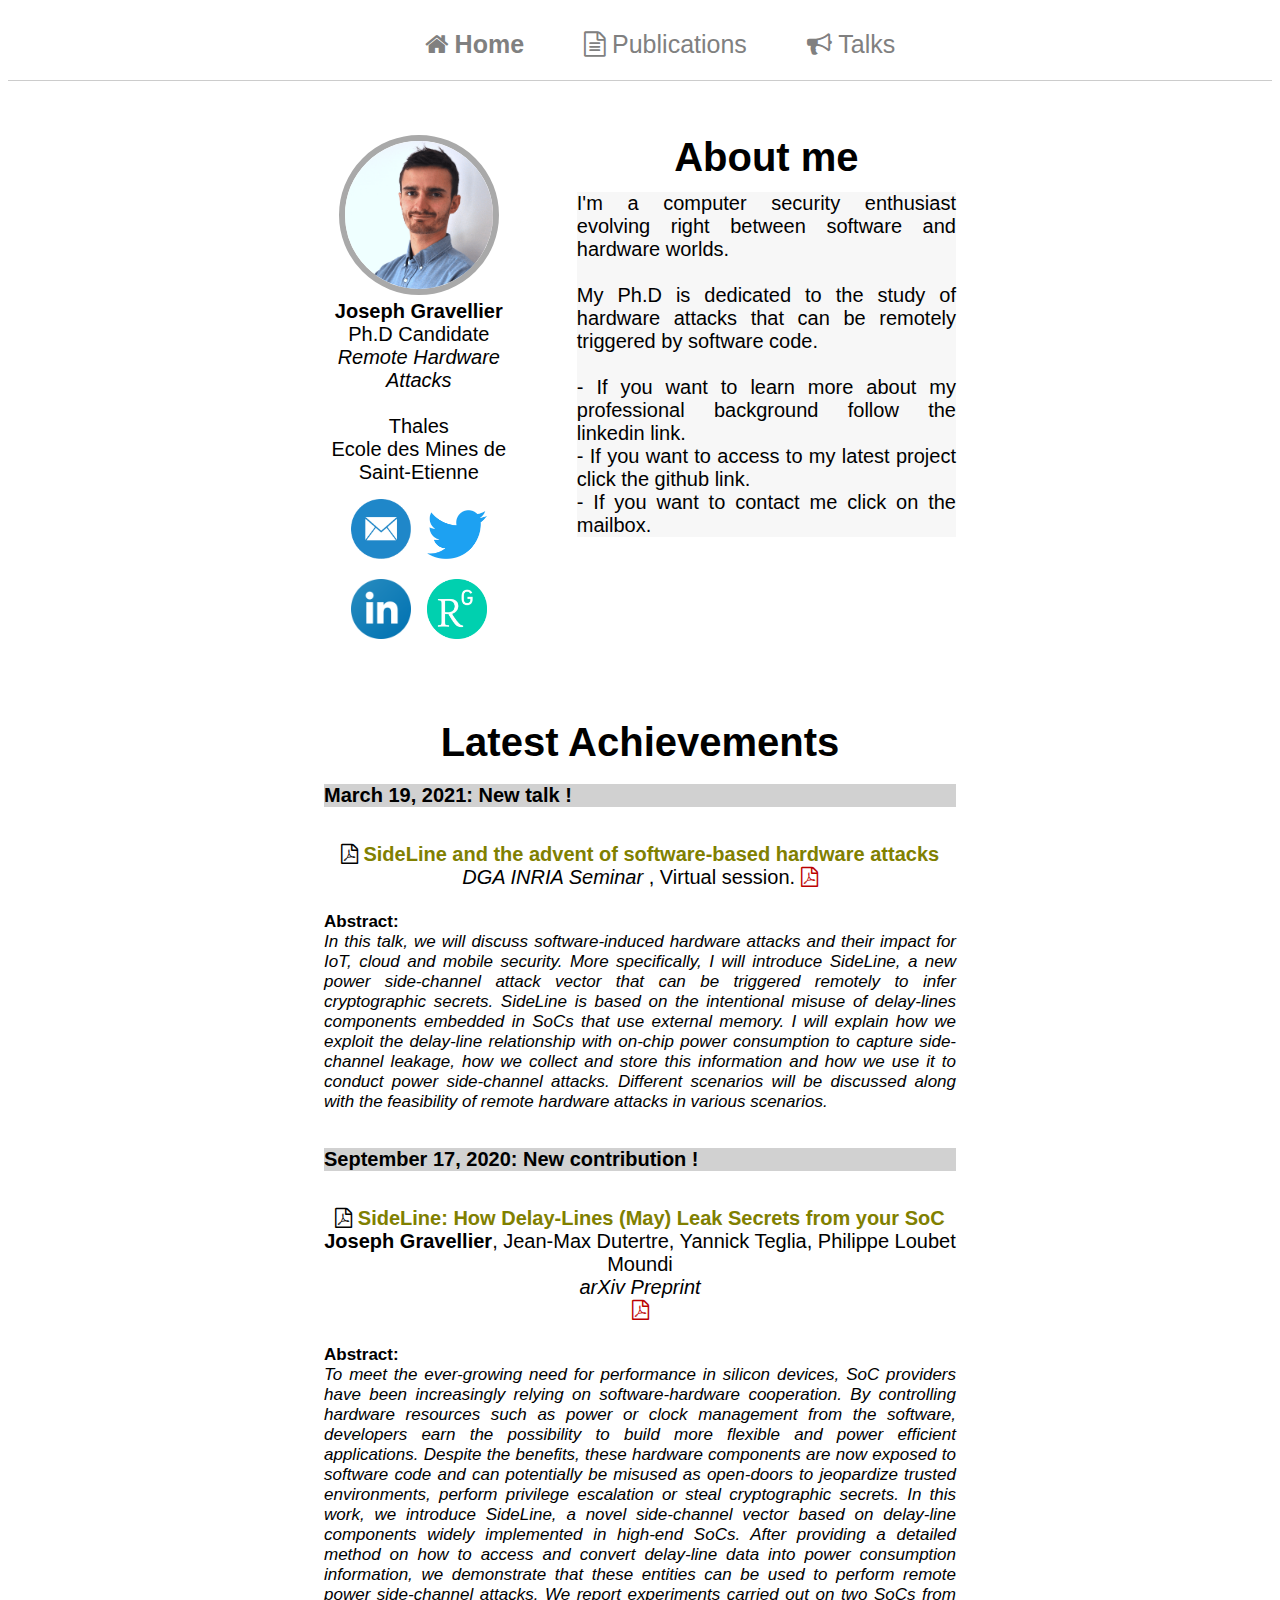
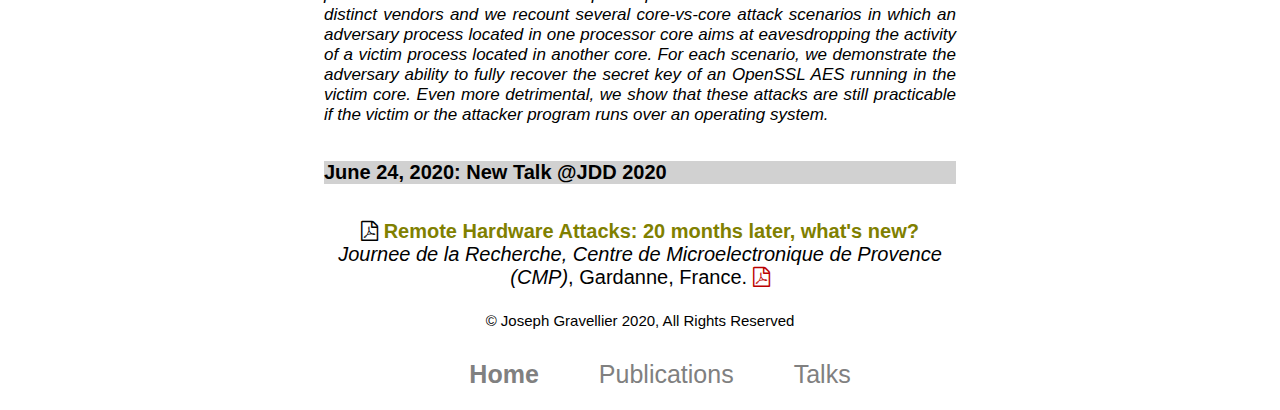
==== index.html @ 74087b5f "changed picture, added icons, added inria seminar" ====
<!DOCTYPE html>
<html>
<head>
<title> Joseph Gravellier </title>	
<meta name="viewport" content="width=device-width, initial-scale=1.0,  maximum-scale=1.00, minimum-scale=1.00">
<meta name="author" content="Joseph Gravellier">	
<link rel="stylesheet" href="style_index.css">
<link rel="stylesheet" href="https://cdnjs.cloudflare.com/ajax/libs/font-awesome/4.7.0/css/font-awesome.min.css">
</head>

<body>

<ul class="menu">
	<li style="display: inline-block;"><a href="https://josephgravellier.github.io/" class="links_menu col-menu" width=10%><b> <i class="fa fa-home" style="color: grey;" title="home"></i> Home</b></a></li>	&nbsp;	&nbsp;	&nbsp;	&nbsp;
	<li style="display: inline-block;"><a href="/publications/" class="links_menu col-menu"> <i class="fa fa-file-text-o" style="color: grey;" title="text"></i> Publications</a></li>	&nbsp;	&nbsp;	&nbsp;	&nbsp;
	<li style="display: inline-block;"><a href="/talks/" class="links_menu col-menu"> <i class="fa fa-bullhorn" style="color: grey;" title="text"></i> Talks</a></li>
</ul>

<hr/>

<div class = "photo_and_name col-photo-name">
	<img src="https://josephgravellier.github.io/pictures/me_picture.png" class="photo"> <br/>
	<b>Joseph Gravellier</b> <br/>
	Ph.D Candidate <br/>
	<i>Remote Hardware Attacks</i> <br/><br/>
	Thales<br/>
	Ecole des Mines de Saint-Etienne<br/>

	<div class="links_presentation">
		<a href="mailto:joseph.gravellier@emse.fr">
		<img src="https://josephgravellier.github.io/pictures/email_logo.png" class="col-presentation-logo logos" ></a>
		<a href="https://twitter.com/joseph_gravel" target="_blank">
		<img src="https://josephgravellier.github.io/pictures/twitter_logo.png" class="col-presentation-logo logos" ></a>
		<a href="https://fr.linkedin.com/in/josephgravellier" target="_blank">
		<img src="https://josephgravellier.github.io/pictures/linkedin_logo.png" class="col-presentation-logo logos" ></a>
		<a href="https://www.researchgate.net/profile/Joseph_Gravellier" target="_blank">
		<img src="https://josephgravellier.github.io/pictures/rg_logo.png" class="col-presentation-logo logos" ></a>
	</div>
</div>

<div class = "presentation col-presentation">

	<div class="title_presentation">
		About me<br/>
	</div>

	<div class="text_presentation">
		I'm a computer security enthusiast evolving right between software and hardware worlds. <br/><br/>
		My Ph.D is dedicated to the study of hardware attacks that can be remotely triggered by software code. <br/><br/>
		- If you want to learn more about my professional background follow the linkedin link. <br/>
		- If you want to access to my latest project click the github link. <br/>
		- If you want to contact me click on the mailbox.<br/>
	</div>	

</div>

<div class = "news col-news">

	<div class="title_presentation">
		Latest Achievements<br/>
	</div>
	
	<div class="title_news">
		<b>March 19, 2021: New talk !</b>
	</div>
	
	<br/><br/>

	<div class="list_publications">
		<i class="fa fa-file-pdf-o"><b> <a class="pub-title" href="https://arxiv.org/pdf/2009.07773.pdf">
		SideLine and the advent of software-based hardware attacks </a> </b> </i> <br/>        
		<em>DGA INRIA Seminar </em>, Virtual session. 
		<a href="https://josephgravellier.github.io/documents/INRIA_DGA_slideshow.pdf" class="nounderline"> 
		<i class="fa fa-file-pdf-o" style="color:#bb0000;" title="PDF"></i> </a> <br/> <br/> 
	</div>

	<div class="text_news">
		<b>Abstract:</b><br/>
		<i>In this talk, we will discuss software-induced hardware attacks and their impact for IoT, cloud and mobile security. More specifically, I will introduce SideLine, a new power side-channel attack vector that can be triggered remotely to infer cryptographic secrets. SideLine is based on the intentional misuse of delay-lines components embedded in SoCs that use external memory. I will explain how we exploit the delay-line relationship with on-chip power consumption to capture side-channel leakage, how we collect and store this information and how we use it to conduct power side-channel attacks. Different scenarios will be discussed along with the feasibility of remote hardware attacks in various scenarios.</i>
	</div>	

	<br/><br/>
	
	<div class="title_news">
		<b>September 17, 2020: New contribution !</b>
	</div>
	
	<br/><br/>

	<div class="list_publications">
		<i class="fa fa-file-pdf-o"><b> <a class="pub-title" href="https://arxiv.org/pdf/2009.07773.pdf">
		SideLine: How Delay-Lines (May) Leak Secrets from your SoC </a> </b> </i> <br/>        
		<b>Joseph Gravellier</b>, Jean-Max Dutertre, Yannick Teglia, Philippe Loubet Moundi<br/>
		<em>arXiv Preprint </em><br/>
		<a href="https://arxiv.org/pdf/2009.07773.pdf" class="nounderline"> 
		<i class="fa fa-file-pdf-o" style="color:#bb0000;" title="PDF"></i> </a> <br/> <br/> 
	</div>

	<div class="text_news">
		<b>Abstract:</b><br/>
		<i>To meet the ever-growing need for performance in silicon devices, SoC providers have been increasingly relying on software-hardware cooperation. By controlling hardware resources such as power or clock management from the software, developers earn the possibility to build more flexible and power efficient applications. Despite the benefits, these hardware components are now exposed to software code and can potentially be misused as open-doors to jeopardize trusted environments, perform privilege escalation or steal cryptographic secrets. In this work, we introduce SideLine, a novel side-channel vector based on delay-line components widely implemented in high-end SoCs. After providing a detailed method on how to access and convert delay-line data into power consumption information, we demonstrate that these entities can be used to perform remote power side-channel attacks. We report experiments carried out on two SoCs from distinct vendors and we recount several core-vs-core attack scenarios in which an adversary process located in one processor core aims at eavesdropping the activity of a victim process located in another core. For each scenario, we demonstrate the adversary ability to fully recover the secret key of an OpenSSL AES running in the victim core. Even more detrimental, we show that these attacks are still practicable if the victim or the attacker program runs over an operating system.</i>
	</div>	

	<br/><br/>
	
	<div class="title_news">
		<b>June 24, 2020: New Talk @JDD 2020 </b>
	</div>
	
	<br/><br/>

	<div class="list_publications">
		<i class="fa fa-file-pdf-o"><b> <a class="pub-title" href="https://josephgravellier.github.io/documents/JDD_slideshow.pdf">
		Remote Hardware Attacks: 20 months later, what's new?</a> </b> </i> <br/> 
		<em>Journee de la Recherche, Centre de Microelectronique de Provence (CMP)</em>, Gardanne, France. 
		<a href="https://josephgravellier.github.io/documents/JDD_slideshow.pdf" class="nounderline">
		<i class="fa fa-file-pdf-o" style="color:#bb0000;" title="PDF"></i> </a> <br/> <br/> 
	</div>

	<div class="text_bottom">
		&copy; Joseph Gravellier 2020, All Rights Reserved
	</div>

</div>

<ul class="menu">
	<li style="display: inline-block;"><a href="https://josephgravellier.github.io/" class="links_menu col-menu" width=10%><b>Home</b></a></li>	&nbsp;	&nbsp;	&nbsp;	&nbsp;
	<li style="display: inline-block;"><a href="/publications/" class="links_menu col-menu">Publications</a></li>	&nbsp;	&nbsp;	&nbsp;	&nbsp;
	<li style="display: inline-block;"><a href="/talks/" class="links_menu col-menu">Talks</a></li>
</ul>

</body>
</html>
---- style_index.css ----
* {
  box-sizing: border-box;
  font-family: Helvetica;
}

.col-none { width: 25%; }
.col-menu { width: 100%; }
.col-photo-name { width: 15%; }
.col-presentation { width: 30%; }
.col-news { width: 50%; }

ul { display: table; width: 100%;}
ul li a { padding: 5px 10px;}

@media only screen and (max-width: 1100px) {
  .col-none { display: none; }
  .col-menu { width: 100%; }
  .col-photo-name { width: 90%; }
  .col-presentation { width: 90%; }
  .col-news { width: 90%; }
  
	ul li { 
	display:block;
	float:none;
	}
}

hr {
    display: block;
    height: 0.1px;
    border: 0;
    border-top: 1px solid #ccc;
    color: #A9A9A9;
    margin: 1em 0;
    padding: 0;
}

.menu{
  text-align: center;
  height: 1.5em;
  margin-top: 2%;
  margin-left: 0%;
  margin-right: 0%;
}

.links_menu{
  vertical-align: middle;
  display: inline-block;
  border-style: none;
  color: grey;
  font-size: 25px;
  text-decoration: none;
  background-color: none;
}
.links_menu:hover{
  color: grey;
  background-color: none;
  transform: scale(1.2);
}

.button_langage{
  float: right;
  padding: 2vh;
  color: black;
}

.photo_and_name{
 display: inline-block;
 float: left;
 text-align: center;
 margin-top: 3%;
 margin-left: 25%;
 margin-right: 5%;
 font-size: 20px;
}

@media only screen and (max-width: 1100px) {
.photo_and_name{
 display: inline-block;
 float: left;
 text-align: center;
 margin-top: 3%;
 margin-left: 5%;
 margin-right: 5%;
 font-size: 20px;
}
}
  

.photo{
  border-radius: 50%;
  border-style: solid;
  border-width: 0.3em;
  border-color: #A9A9A9;
  width: 8em;
}

.presentation{
 display: inline-block;
 text-align: center;
 margin-top: 3%;
 margin-right: 25%;
}

@media only screen and (max-width: 1100px) {
  .presentation{
 display: inline-block;
 text-align: center;
 margin-top: 3%;
 margin-right: 5%;
 margin-left: 5%;
}
}

.title_presentation{
 font-size: 40px;
 font-weight: bold;
 text-align: center;
 margin-bottom: 3%;
}
.text_presentation{
 width: 100%;
 font-size: 20px;
 font-weight: 500;
 text-align: justify;
 background-color: #F7F7F7;
}

.news{
 display: inline-block;
 text-align: center;
 margin-top: 6%;
 margin-left: 25%;
 margin-right: 25%;
}

@media only screen and (max-width: 1100px) {
.news{
 display: inline-block;
 text-align: center;
 margin-top: 6%;
 margin-left: 5%;
 margin-right: 5%;
}
}

.title_news{
 width: 100%;
 font-size: 20px;
 font-family: helvetica;
 font-weight: 500;
 text-align: left;
 background-color: #D1D1D1;
}
.text_news{
 width: 100%;
 font-size: 17px;
 font-weight: 500;
 text-align: justify;
 background-color: none;
 margin-left: 0%;
}

.text_bottom{
 width: 100%;
 font-size: 15px;
 font-weight: 500;
 text-align: center;
 background-color: none;
 margin-left: 0%;
}

.links_presentation{
 text-align: center;
 }

.logos{
  transition: transform 0.1s;
  width: 3em;
  margin-top: 15px;
  margin-left: 5px;
  margin-right: 5px;
}

.logos:hover{
  transform: scale(1.1);
}

.publications{
  text-align: left;
}

.title_publications{
  display: inline-block;
  text-align: left;
  font-size: 40px;
  font-weight: bold;
  border-style: none;
  margin-top: 5%;
}

.list_publications{
  display: inline-block;
  text-align: center;
  font-size: 20px;
}

.pub-title {
 text-decoration: none;
 color:#808000;
}

.pub-title:hover {
 text-decoration: underline;
}
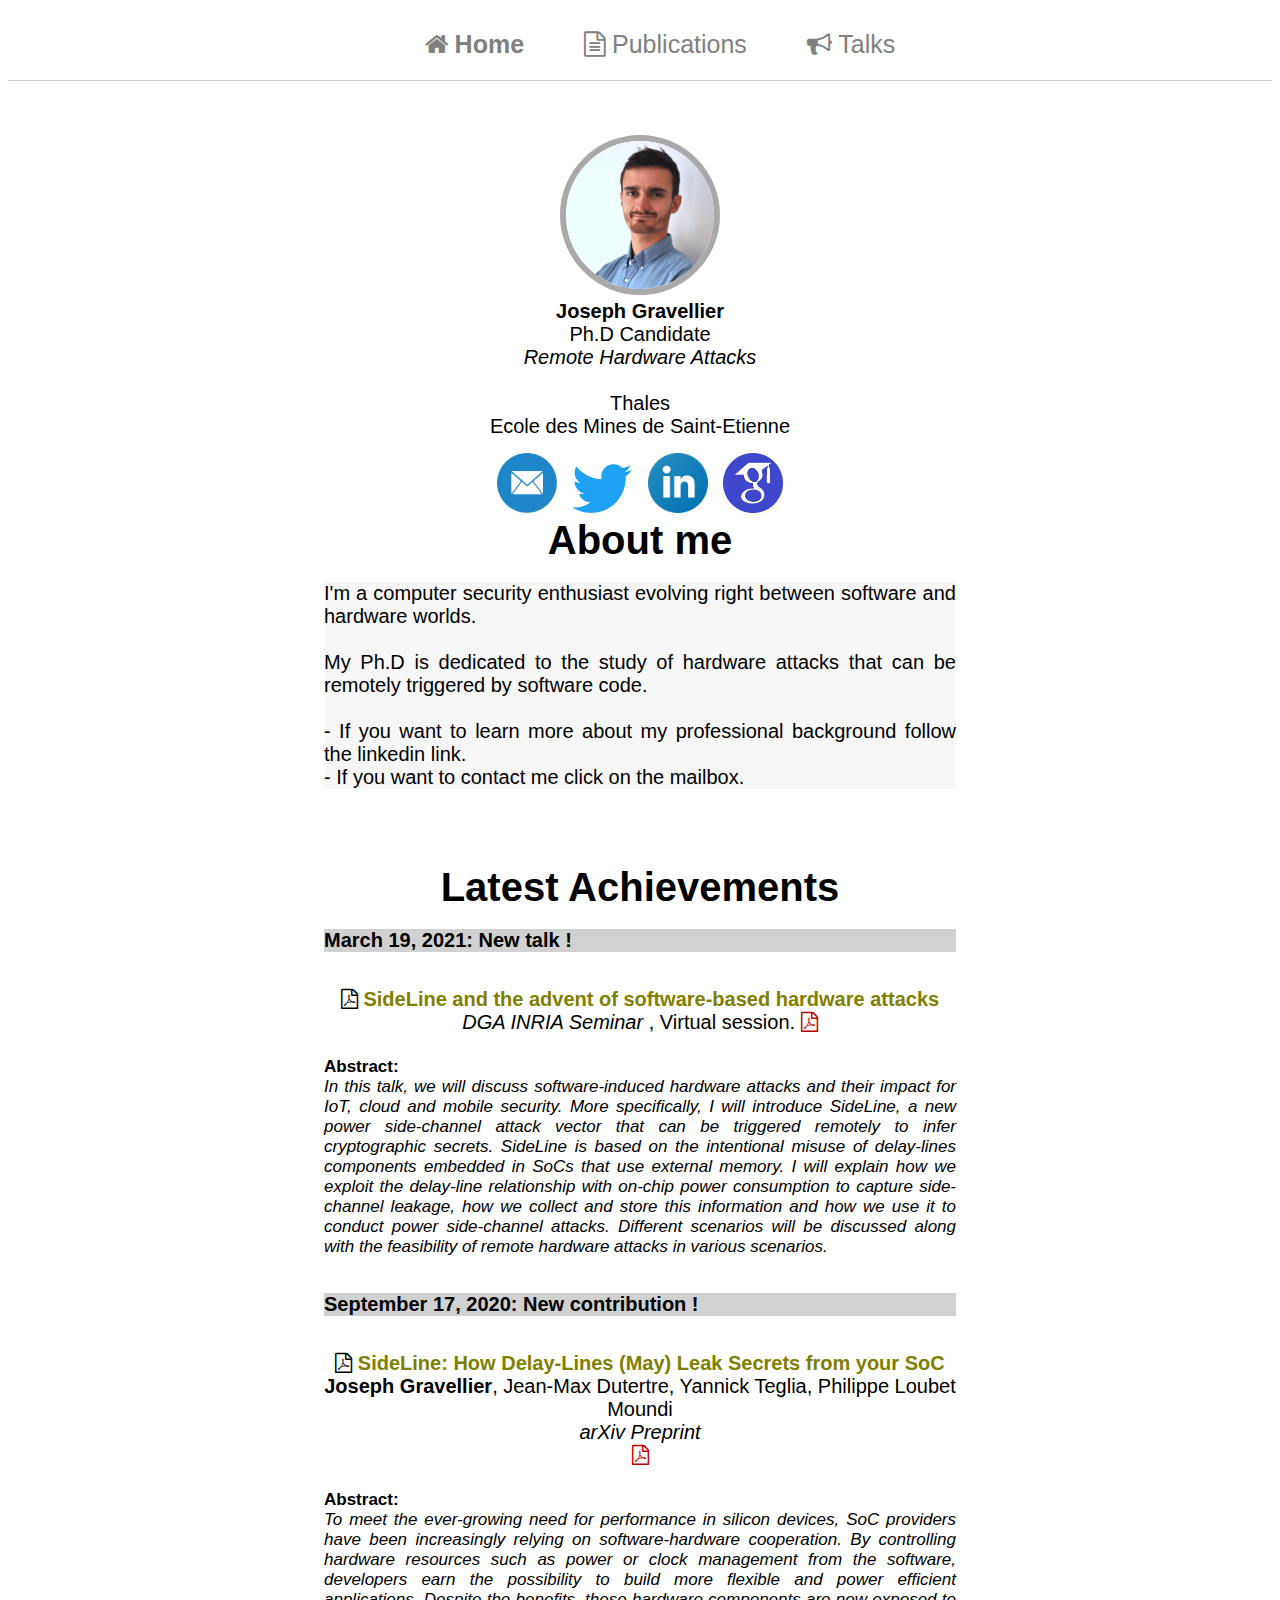
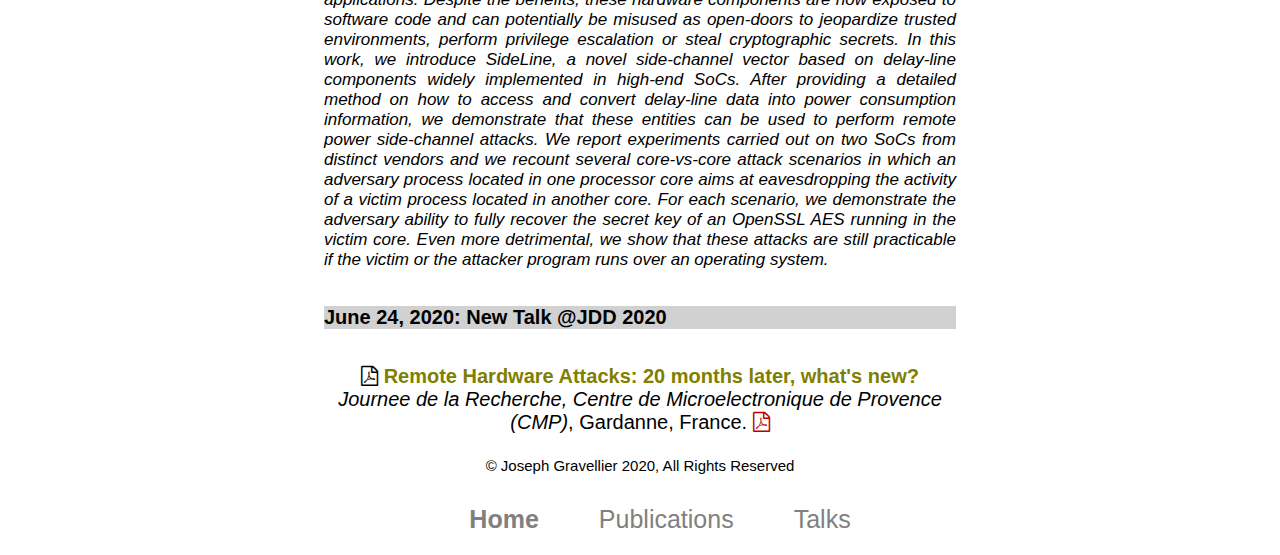
==== commit 3ac24a38: "removed research gate, added google scholar, modify wide screen layout" ====
--- a/index.html
+++ b/index.html
@@ -33,8 +33,8 @@
 		<img src="https://josephgravellier.github.io/pictures/twitter_logo.png" class="col-presentation-logo logos" ></a>
 		<a href="https://fr.linkedin.com/in/josephgravellier" target="_blank">
 		<img src="https://josephgravellier.github.io/pictures/linkedin_logo.png" class="col-presentation-logo logos" ></a>
-		<a href="https://www.researchgate.net/profile/Joseph_Gravellier" target="_blank">
-		<img src="https://josephgravellier.github.io/pictures/rg_logo.png" class="col-presentation-logo logos" ></a>
+		<a href="https://scholar.google.com/citations?user=Mbg5BK8AAAAJ&hl=en" target="_blank">
+		<img src="https://josephgravellier.github.io/pictures/google_scholar_logo.png" class="col-presentation-logo logos" ></a>
 	</div>
 </div>
 
@@ -48,7 +48,6 @@
 		I'm a computer security enthusiast evolving right between software and hardware worlds. <br/><br/>
 		My Ph.D is dedicated to the study of hardware attacks that can be remotely triggered by software code. <br/><br/>
 		- If you want to learn more about my professional background follow the linkedin link. <br/>
-		- If you want to access to my latest project click the github link. <br/>
 		- If you want to contact me click on the mailbox.<br/>
 	</div>	
 
--- a/style_index.css
+++ b/style_index.css
@@ -5,8 +5,8 @@
 
 .col-none { width: 25%; }
 .col-menu { width: 100%; }
-.col-photo-name { width: 15%; }
-.col-presentation { width: 30%; }
+.col-photo-name { width: 50%; }
+.col-presentation { width: 50%; }
 .col-news { width: 50%; }
 
 ul { display: table; width: 100%;}
@@ -66,18 +66,18 @@
 
 .photo_and_name{
  display: inline-block;
- float: left;
+ float: center;
  text-align: center;
  margin-top: 3%;
  margin-left: 25%;
- margin-right: 5%;
+ margin-right: 25%;
  font-size: 20px;
 }
 
 @media only screen and (max-width: 1100px) {
 .photo_and_name{
  display: inline-block;
- float: left;
+ float: center;
  text-align: center;
  margin-top: 3%;
  margin-left: 5%;
@@ -98,8 +98,9 @@
 .presentation{
  display: inline-block;
  text-align: center;
- margin-top: 3%;
+ margin-top: 0%;
  margin-right: 25%;
+ margin-left: 25%;
 }
 
 @media only screen and (max-width: 1100px) {
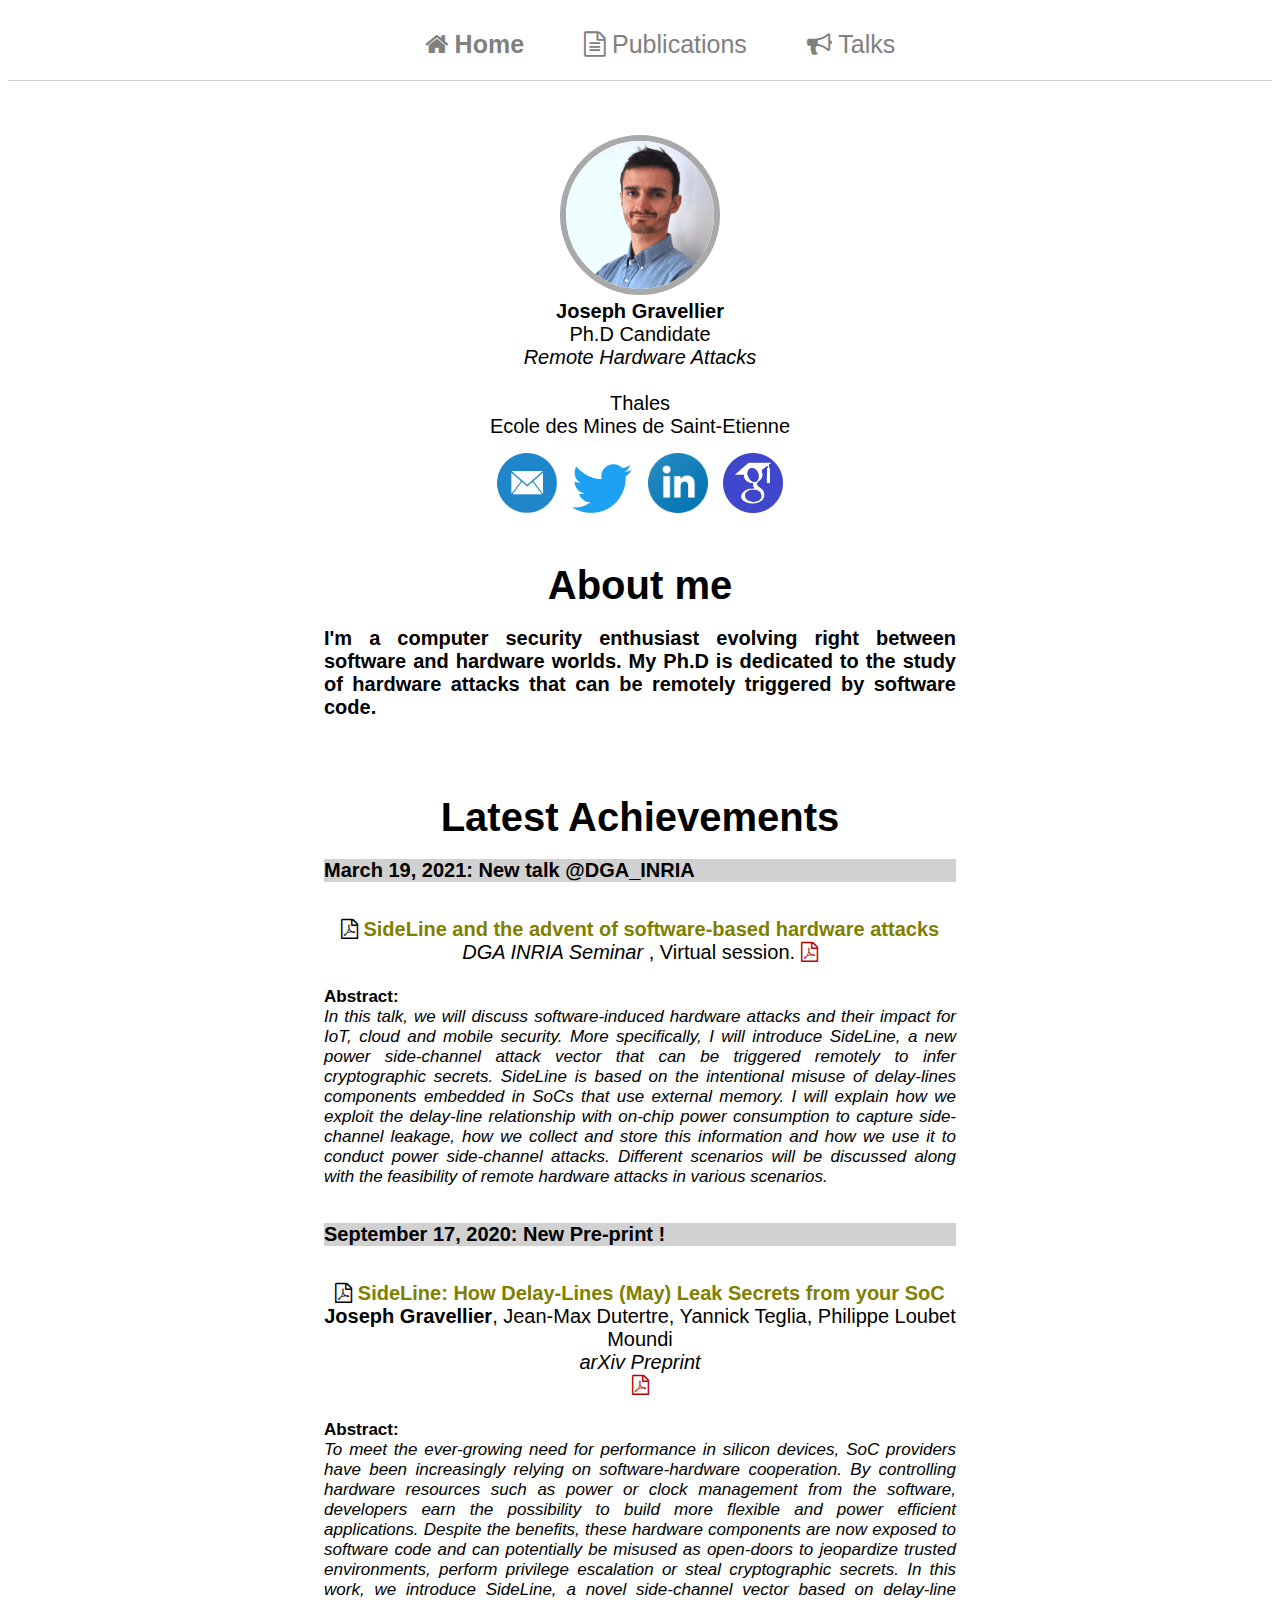
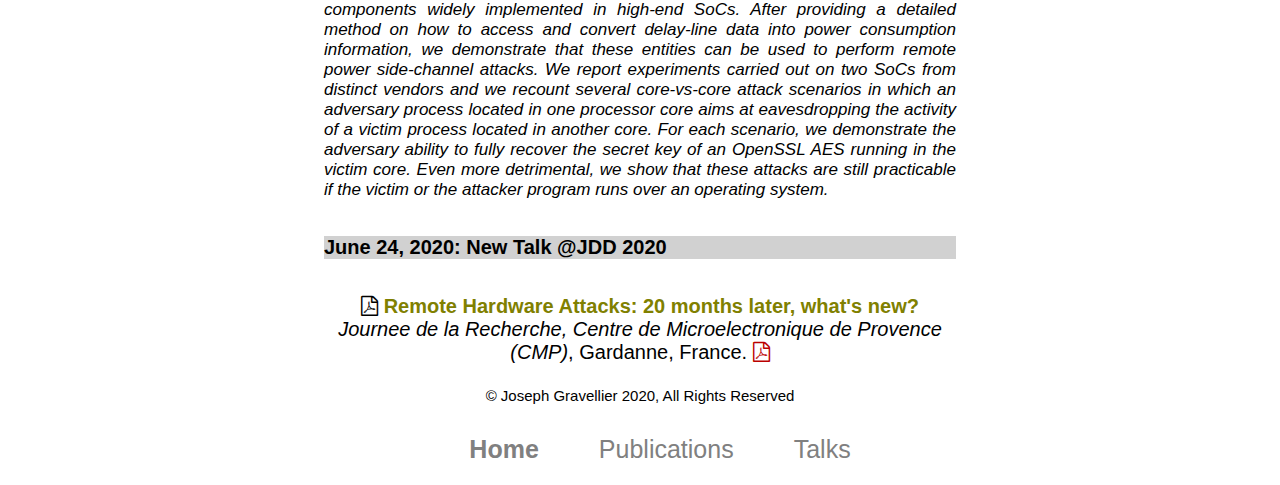
==== commit 811d37b5: "modified description about me, modified wrong hyperlink" ====
--- a/index.html
+++ b/index.html
@@ -41,14 +41,11 @@
 <div class = "presentation col-presentation">
 
 	<div class="title_presentation">
-		About me<br/>
+		<br/>About me<br/>
 	</div>
 
 	<div class="text_presentation">
-		I'm a computer security enthusiast evolving right between software and hardware worlds. <br/><br/>
-		My Ph.D is dedicated to the study of hardware attacks that can be remotely triggered by software code. <br/><br/>
-		- If you want to learn more about my professional background follow the linkedin link. <br/>
-		- If you want to contact me click on the mailbox.<br/>
+		<b>I'm a computer security enthusiast evolving right between software and hardware worlds.	My Ph.D is dedicated to the study of hardware attacks that can be remotely triggered by software code. </b>
 	</div>	
 
 </div>
@@ -60,13 +57,13 @@
 	</div>
 	
 	<div class="title_news">
-		<b>March 19, 2021: New talk !</b>
+		<b>March 19, 2021: New talk @DGA_INRIA </b>
 	</div>
 	
 	<br/><br/>
 
 	<div class="list_publications">
-		<i class="fa fa-file-pdf-o"><b> <a class="pub-title" href="https://arxiv.org/pdf/2009.07773.pdf">
+		<i class="fa fa-file-pdf-o"><b> <a class="pub-title" href="https://josephgravellier.github.io/documents/INRIA_DGA_slideshow.pdf">
 		SideLine and the advent of software-based hardware attacks </a> </b> </i> <br/>        
 		<em>DGA INRIA Seminar </em>, Virtual session. 
 		<a href="https://josephgravellier.github.io/documents/INRIA_DGA_slideshow.pdf" class="nounderline"> 
@@ -81,7 +78,7 @@
 	<br/><br/>
 	
 	<div class="title_news">
-		<b>September 17, 2020: New contribution !</b>
+		<b>September 17, 2020: New Pre-print !</b>
 	</div>
 	
 	<br/><br/>
--- a/style_index.css
+++ b/style_index.css
@@ -124,7 +124,6 @@
  font-size: 20px;
  font-weight: 500;
  text-align: justify;
- background-color: #F7F7F7;
 }
 
 .news{
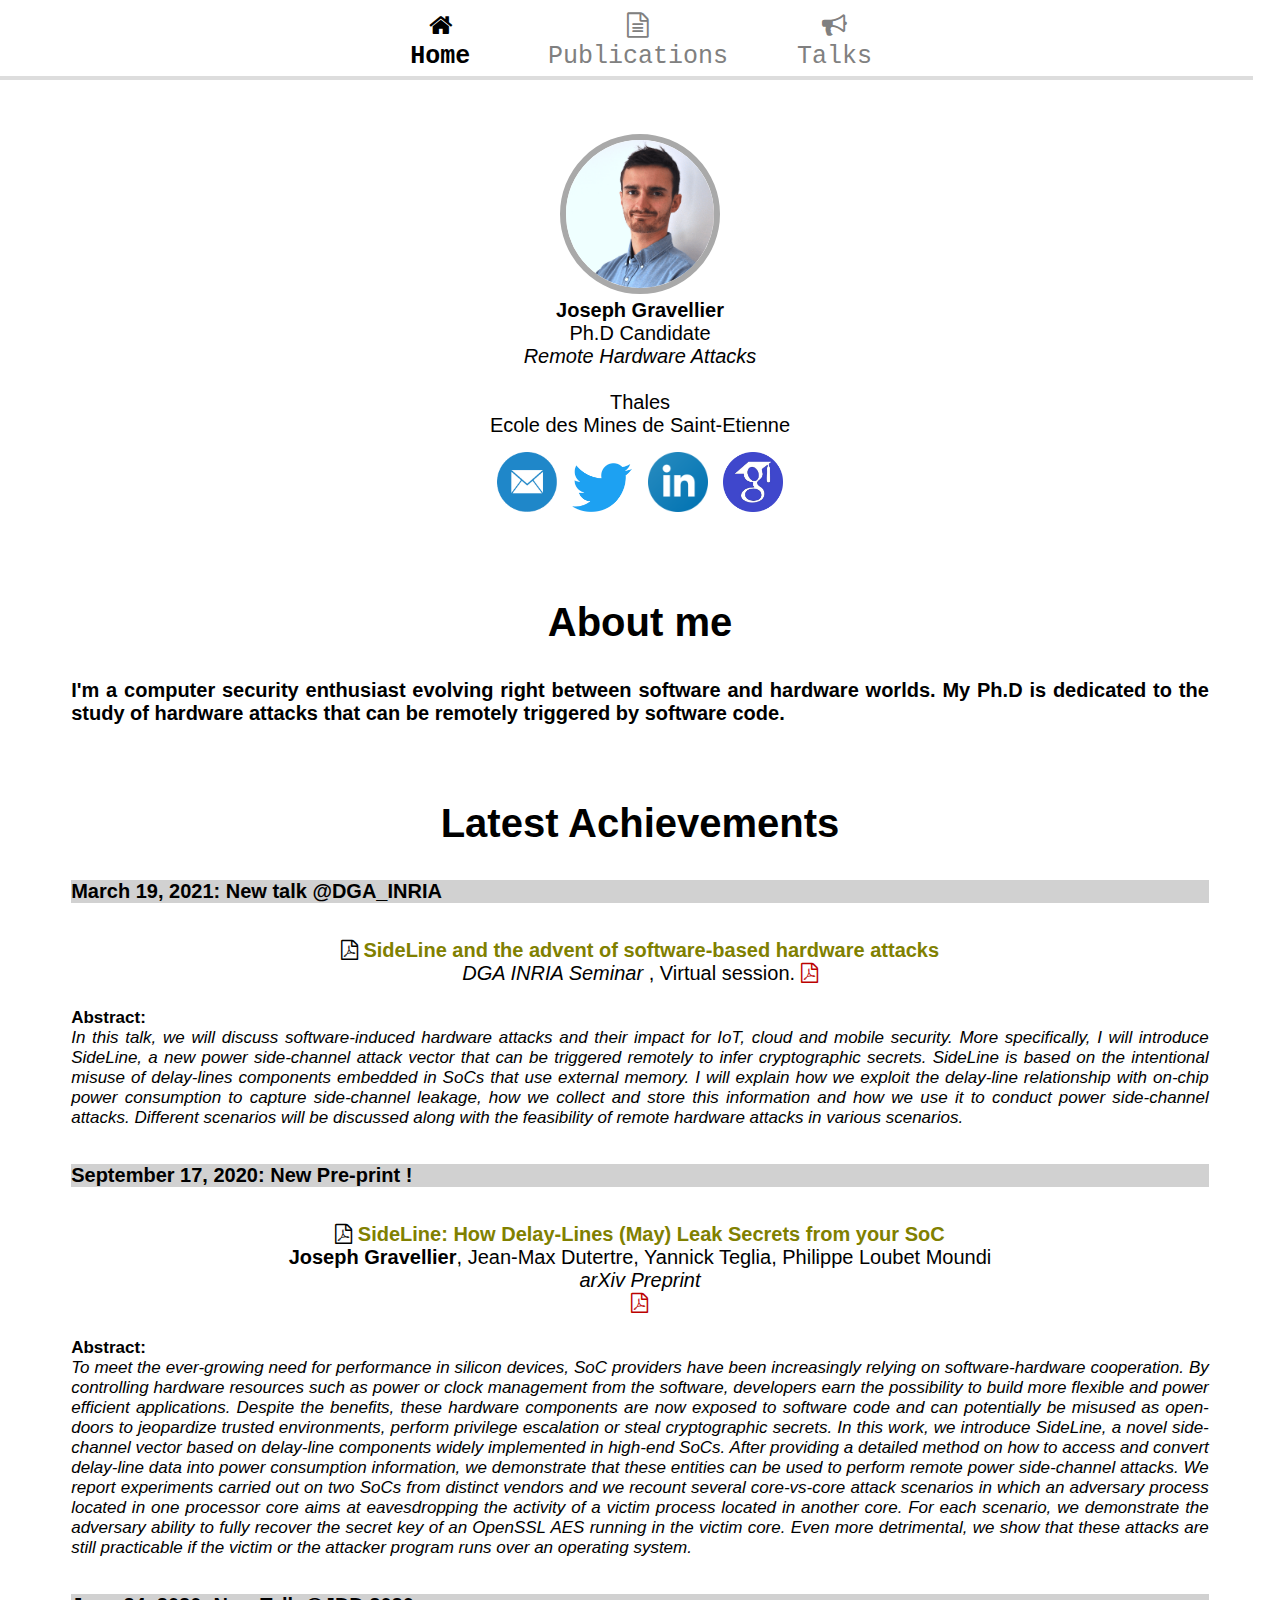
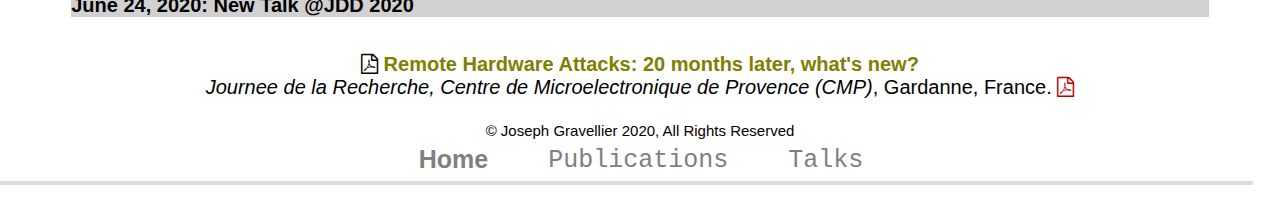
==== commit 421c3393: "changed layout" ====
--- a/index.html
+++ b/index.html
@@ -8,15 +8,19 @@
 <link rel="stylesheet" href="https://cdnjs.cloudflare.com/ajax/libs/font-awesome/4.7.0/css/font-awesome.min.css">
 </head>
 
+
 <body>
 
 <ul class="menu">
-	<li style="display: inline-block;"><a href="https://josephgravellier.github.io/" class="links_menu col-menu" width=10%><b> <i class="fa fa-home" style="color: grey;" title="home"></i> Home</b></a></li>	&nbsp;	&nbsp;	&nbsp;	&nbsp;
-	<li style="display: inline-block;"><a href="/publications/" class="links_menu col-menu"> <i class="fa fa-file-text-o" style="color: grey;" title="text"></i> Publications</a></li>	&nbsp;	&nbsp;	&nbsp;	&nbsp;
-	<li style="display: inline-block;"><a href="/talks/" class="links_menu col-menu"> <i class="fa fa-bullhorn" style="color: grey;" title="text"></i> Talks</a></li>
+	<li style="display: inline-block;"><a href="https://josephgravellier.github.io/" class="links_menu_current col-menu" width=10%> <i class="fa fa-home" style="color: black;" title="home"></i> <br/> Home</a></li>	&nbsp;	&nbsp;	&nbsp;	&nbsp; &nbsp; &nbsp;
+	<li style="display: inline-block;"><a href="/publications/" class="links_menu col-menu"> <i class="fa fa-file-text-o" style="color: grey;" title="text"></i> <br/>Publications</a></li>	&nbsp;	&nbsp;	&nbsp;	&nbsp; &nbsp; 
+	<li style="display: inline-block;"><a href="/talks/" class="links_menu col-menu"> <i class="fa fa-bullhorn" style="color: grey;" title="text"></i> <br/>Talks</a></li>
 </ul>
 
-<hr/>
+
+
+<div id="background_left"></div>
+<div id="background_right"></div>
 
 <div class = "photo_and_name col-photo-name">
 	<img src="https://josephgravellier.github.io/pictures/me_picture.png" class="photo"> <br/>
--- a/style_index.css
+++ b/style_index.css
@@ -3,91 +3,189 @@
   font-family: Helvetica;
 }
 
-.col-none { width: 25%; }
-.col-menu { width: 100%; }
-.col-photo-name { width: 50%; }
-.col-presentation { width: 50%; }
-.col-news { width: 50%; }
-
-ul { display: table; width: 100%;}
-ul li a { padding: 5px 10px;}
-
-@media only screen and (max-width: 1100px) {
-  .col-none { display: none; }
-  .col-menu { width: 100%; }
-  .col-photo-name { width: 90%; }
-  .col-presentation { width: 90%; }
-  .col-news { width: 90%; }
-  
-	ul li { 
-	display:block;
-	float:none;
-	}
+.col-none {
+  width: 25%;
+}
+
+.col-menu {
+  width: 100%;
+}
+
+.col-photo-name {
+  width: 30%;
+}
+
+.col-presentation {
+  width: 30%;
+}
+
+.col-news {
+  width: 30%;
+}
+
+ul {
+  display: table;
+  width: 100%;
+}
+
+ul li a {
+  padding: 5px 10px;
+}
+
+@media only screen and (max-width: 1500px) {
+  .col-none {
+    display: none;
+  }
+
+  .col-menu {
+    width: 100%;
+  }
+
+  .col-photo-name {
+    width: 90%;
+  }
+
+  .col-presentation {
+    width: 90%;
+  }
+
+  .col-news {
+    width: 90%;
+  }
+
+  ul li {
+    display: block;
+    float: none;
+  }
+}
+
+#background_left {
+  position: fixed;
+  top: 0;
+  left: 0;
+  width: 30%;
+  height: 100%;
+  background-color: #DDDDDD;
+}
+
+#background_right {
+  position: fixed;
+  top: 0;
+  left: 0;
+  margin-left: 70%;
+  width: 30%;
+  height: 100%;
+  background-color: #DDDDDD;
+
+}
+
+@media only screen and (max-width: 1500px) {
+
+  #background_left {
+    position: fixed;
+    top: 0;
+    left: 0;
+    width: 0%;
+    height: 100%;
+    background-color: #DDDDDD;
+  }
+
+  #background_right {
+    position: fixed;
+    top: 0;
+    left: 0;
+    margin-left: 0%;
+    width: 0%;
+    height: 100%;
+    background-color: #DDDDDD;
+  }
 }
 
 hr {
-    display: block;
-    height: 0.1px;
-    border: 0;
-    border-top: 1px solid #ccc;
-    color: #A9A9A9;
-    margin: 1em 0;
-    padding: 0;
-}
-
-.menu{
+  display: block;
+  height: 0.1px;
+  border: 0;
+  border-top: 1px solid #ccc;
+  color: #A9A9A9;
+  margin: 1em 0;
+  padding: 0;
+}
+
+.menu {
   text-align: center;
   height: 1.5em;
-  margin-top: 2%;
-  margin-left: 0%;
+  margin-top: 0%;
+  margin-left: -1.5%;
   margin-right: 0%;
-}
-
-.links_menu{
+  border: solid;
+  border-style: solid;
+  border-color: #DDDDDD;
+  border-top: none;
+  border-left: none;
+  border-right: none;
+  border-width: 4px;
+  background-color: #FFFFFF;
+}
+
+.links_menu {
   vertical-align: middle;
   display: inline-block;
   border-style: none;
+  font: normal 1.2em "Courier";
   color: grey;
   font-size: 25px;
   text-decoration: none;
   background-color: none;
 }
-.links_menu:hover{
+
+.links_menu_current {
+  vertical-align: middle;
+  display: inline-block;
+  border-style: none;
+  font: bold 1.2em "Courier";
+  color: black;
+  font-size: 25px;
+  text-decoration: none;
+  background-color: none;
+}
+
+.links_menu:hover {
   color: grey;
-  background-color: none;
-  transform: scale(1.2);
-}
-
-.button_langage{
+  font: normal 1.2em "Courier";
+  background-color: none;
+  transform: scale(1.5);
+}
+
+.button_langage {
   float: right;
   padding: 2vh;
   color: black;
 }
 
-.photo_and_name{
- display: inline-block;
- float: center;
- text-align: center;
- margin-top: 3%;
- margin-left: 25%;
- margin-right: 25%;
- font-size: 20px;
-}
-
-@media only screen and (max-width: 1100px) {
-.photo_and_name{
- display: inline-block;
- float: center;
- text-align: center;
- margin-top: 3%;
- margin-left: 5%;
- margin-right: 5%;
- font-size: 20px;
-}
-}
-  
-
-.photo{
+.photo_and_name {
+  display: inline-block;
+  float: center;
+  text-align: center;
+  margin-top: 1%;
+  margin-left: 35%;
+  margin-right: 35%;
+  font-size: 20px;
+}
+
+@media only screen and (max-width: 1500px) {
+  .photo_and_name {
+    display: inline-block;
+    float: center;
+    text-align: center;
+    margin-top: 3%;
+    margin-left: 5%;
+    margin-right: 5%;
+    font-size: 20px;
+  }
+}
+
+
+.photo {
   border-radius: 50%;
   border-style: solid;
   border-width: 0.3em;
@@ -95,86 +193,88 @@
   width: 8em;
 }
 
-.presentation{
- display: inline-block;
- text-align: center;
- margin-top: 0%;
- margin-right: 25%;
- margin-left: 25%;
-}
-
-@media only screen and (max-width: 1100px) {
-  .presentation{
- display: inline-block;
- text-align: center;
- margin-top: 3%;
- margin-right: 5%;
- margin-left: 5%;
-}
-}
-
-.title_presentation{
- font-size: 40px;
- font-weight: bold;
- text-align: center;
- margin-bottom: 3%;
-}
-.text_presentation{
- width: 100%;
- font-size: 20px;
- font-weight: 500;
- text-align: justify;
-}
-
-.news{
- display: inline-block;
- text-align: center;
- margin-top: 6%;
- margin-left: 25%;
- margin-right: 25%;
-}
-
-@media only screen and (max-width: 1100px) {
-.news{
- display: inline-block;
- text-align: center;
- margin-top: 6%;
- margin-left: 5%;
- margin-right: 5%;
-}
-}
-
-.title_news{
- width: 100%;
- font-size: 20px;
- font-family: helvetica;
- font-weight: 500;
- text-align: left;
- background-color: #D1D1D1;
-}
-.text_news{
- width: 100%;
- font-size: 17px;
- font-weight: 500;
- text-align: justify;
- background-color: none;
- margin-left: 0%;
-}
-
-.text_bottom{
- width: 100%;
- font-size: 15px;
- font-weight: 500;
- text-align: center;
- background-color: none;
- margin-left: 0%;
-}
-
-.links_presentation{
- text-align: center;
- }
-
-.logos{
+.presentation {
+  display: inline-block;
+  text-align: center;
+  margin-top: 0%;
+  margin-right: 35%;
+  margin-left: 35%;
+}
+
+@media only screen and (max-width: 1500px) {
+  .presentation {
+    display: inline-block;
+    text-align: center;
+    margin-top: 3%;
+    margin-right: 5%;
+    margin-left: 5%;
+  }
+}
+
+.title_presentation {
+  font-size: 40px;
+  font-weight: bold;
+  text-align: center;
+  margin-bottom: 3%;
+}
+
+.text_presentation {
+  width: 100%;
+  font-size: 20px;
+  font-weight: 500;
+  text-align: justify;
+}
+
+.news {
+  display: inline-block;
+  text-align: center;
+  margin-top: 6%;
+  margin-left: 35%;
+  margin-right: 35%;
+}
+
+@media only screen and (max-width: 1500px) {
+  .news {
+    display: inline-block;
+    text-align: center;
+    margin-top: 6%;
+    margin-left: 5%;
+    margin-right: 5%;
+  }
+}
+
+.title_news {
+  width: 100%;
+  font-size: 20px;
+  font-family: helvetica;
+  font-weight: 500;
+  text-align: left;
+  background-color: #D1D1D1;
+}
+
+.text_news {
+  width: 100%;
+  font-size: 17px;
+  font-weight: 500;
+  text-align: justify;
+  background-color: none;
+  margin-left: 0%;
+}
+
+.text_bottom {
+  width: 100%;
+  font-size: 15px;
+  font-weight: 500;
+  text-align: center;
+  background-color: none;
+  margin-left: 0%;
+}
+
+.links_presentation {
+  text-align: center;
+}
+
+.logos {
   transition: transform 0.1s;
   width: 3em;
   margin-top: 15px;
@@ -182,15 +282,15 @@
   margin-right: 5px;
 }
 
-.logos:hover{
+.logos:hover {
   transform: scale(1.1);
 }
 
-.publications{
+.publications {
   text-align: left;
 }
 
-.title_publications{
+.title_publications {
   display: inline-block;
   text-align: left;
   font-size: 40px;
@@ -199,18 +299,17 @@
   margin-top: 5%;
 }
 
-.list_publications{
+.list_publications {
   display: inline-block;
   text-align: center;
   font-size: 20px;
 }
 
 .pub-title {
- text-decoration: none;
- color:#808000;
+  text-decoration: none;
+  color: #808000;
 }
 
 .pub-title:hover {
- text-decoration: underline;
-}
-
+  text-decoration: underline;
+}
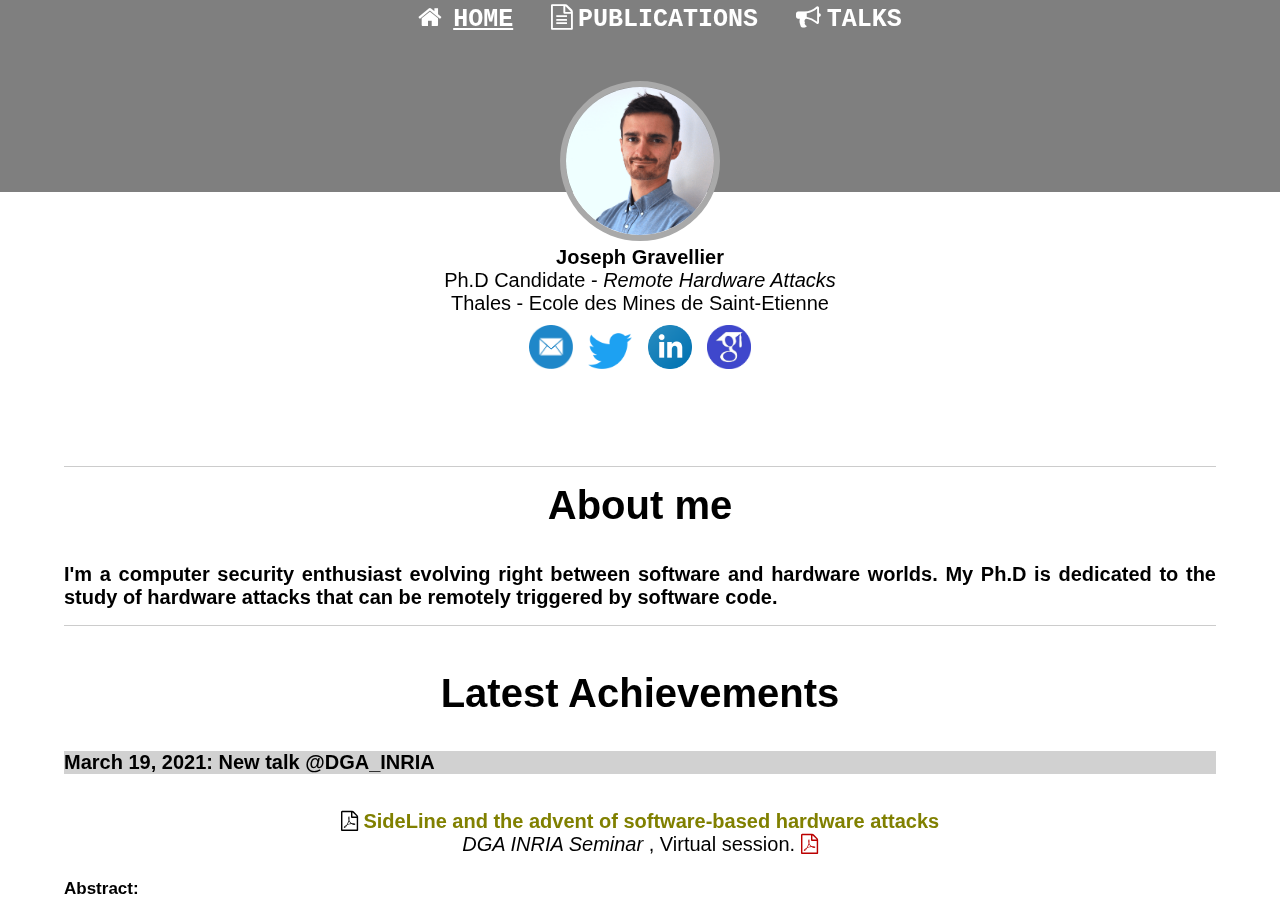
==== commit 4db7a2a0: "changed layout, added cover picture" ====
--- a/index.html
+++ b/index.html
@@ -11,24 +11,21 @@
 
 <body>
 
-<ul class="menu">
-	<li style="display: inline-block;"><a href="https://josephgravellier.github.io/" class="links_menu_current col-menu" width=10%> <i class="fa fa-home" style="color: black;" title="home"></i> <br/> Home</a></li>	&nbsp;	&nbsp;	&nbsp;	&nbsp; &nbsp; &nbsp;
-	<li style="display: inline-block;"><a href="/publications/" class="links_menu col-menu"> <i class="fa fa-file-text-o" style="color: grey;" title="text"></i> <br/>Publications</a></li>	&nbsp;	&nbsp;	&nbsp;	&nbsp; &nbsp; 
-	<li style="display: inline-block;"><a href="/talks/" class="links_menu col-menu"> <i class="fa fa-bullhorn" style="color: grey;" title="text"></i> <br/>Talks</a></li>
-</ul>
-
-
-
 <div id="background_left"></div>
 <div id="background_right"></div>
+<div id="background_top">
+
+<ul class="menu">
+	<li style="display: inline-block;"><a href="https://josephgravellier.github.io/" class="links_menu_current col-menu" width=10%><i class="fa fa-home" style="color: white" title="home"> &nbsp;</i>HOME </a></li>	&nbsp;&nbsp;
+	<li style="display: inline-block;"><a href="/publications/" class="links_menu col-menu"> <i class="fa fa-file-text-o" style="color: white" title="text">&nbsp;</i>PUBLICATIONS</a></li> &nbsp;&nbsp;
+	<li style="display: inline-block;"><a href="/talks/" class="links_menu col-menu"> <i class="fa fa-bullhorn" style="color: white" title="text">&nbsp;</i>TALKS</a></li>
+</ul>
 
 <div class = "photo_and_name col-photo-name">
 	<img src="https://josephgravellier.github.io/pictures/me_picture.png" class="photo"> <br/>
 	<b>Joseph Gravellier</b> <br/>
-	Ph.D Candidate <br/>
-	<i>Remote Hardware Attacks</i> <br/><br/>
-	Thales<br/>
-	Ecole des Mines de Saint-Etienne<br/>
+	Ph.D Candidate - <i>Remote Hardware Attacks</i> <br/>
+	Thales - Ecole des Mines de Saint-Etienne<br/>
 
 	<div class="links_presentation">
 		<a href="mailto:joseph.gravellier@emse.fr">
@@ -41,17 +38,21 @@
 		<img src="https://josephgravellier.github.io/pictures/google_scholar_logo.png" class="col-presentation-logo logos" ></a>
 	</div>
 </div>
+</div>
+
+
+<div id="background_bottom">
 
 <div class = "presentation col-presentation">
-
+<hr>
 	<div class="title_presentation">
-		<br/>About me<br/>
+		About me<br/>
 	</div>
 
 	<div class="text_presentation">
 		<b>I'm a computer security enthusiast evolving right between software and hardware worlds.	My Ph.D is dedicated to the study of hardware attacks that can be remotely triggered by software code. </b>
 	</div>	
-
+<hr>
 </div>
 
 <div class = "news col-news">
@@ -78,7 +79,7 @@
 		<b>Abstract:</b><br/>
 		<i>In this talk, we will discuss software-induced hardware attacks and their impact for IoT, cloud and mobile security. More specifically, I will introduce SideLine, a new power side-channel attack vector that can be triggered remotely to infer cryptographic secrets. SideLine is based on the intentional misuse of delay-lines components embedded in SoCs that use external memory. I will explain how we exploit the delay-line relationship with on-chip power consumption to capture side-channel leakage, how we collect and store this information and how we use it to conduct power side-channel attacks. Different scenarios will be discussed along with the feasibility of remote hardware attacks in various scenarios.</i>
 	</div>	
-
+<hr>
 	<br/><br/>
 	
 	<div class="title_news">
@@ -100,7 +101,7 @@
 		<b>Abstract:</b><br/>
 		<i>To meet the ever-growing need for performance in silicon devices, SoC providers have been increasingly relying on software-hardware cooperation. By controlling hardware resources such as power or clock management from the software, developers earn the possibility to build more flexible and power efficient applications. Despite the benefits, these hardware components are now exposed to software code and can potentially be misused as open-doors to jeopardize trusted environments, perform privilege escalation or steal cryptographic secrets. In this work, we introduce SideLine, a novel side-channel vector based on delay-line components widely implemented in high-end SoCs. After providing a detailed method on how to access and convert delay-line data into power consumption information, we demonstrate that these entities can be used to perform remote power side-channel attacks. We report experiments carried out on two SoCs from distinct vendors and we recount several core-vs-core attack scenarios in which an adversary process located in one processor core aims at eavesdropping the activity of a victim process located in another core. For each scenario, we demonstrate the adversary ability to fully recover the secret key of an OpenSSL AES running in the victim core. Even more detrimental, we show that these attacks are still practicable if the victim or the attacker program runs over an operating system.</i>
 	</div>	
-
+<hr>
 	<br/><br/>
 	
 	<div class="title_news">
@@ -123,11 +124,7 @@
 
 </div>
 
-<ul class="menu">
-	<li style="display: inline-block;"><a href="https://josephgravellier.github.io/" class="links_menu col-menu" width=10%><b>Home</b></a></li>	&nbsp;	&nbsp;	&nbsp;	&nbsp;
-	<li style="display: inline-block;"><a href="/publications/" class="links_menu col-menu">Publications</a></li>	&nbsp;	&nbsp;	&nbsp;	&nbsp;
-	<li style="display: inline-block;"><a href="/talks/" class="links_menu col-menu">Talks</a></li>
-</ul>
+</div>
 
 </body>
 </html>
--- a/style_index.css
+++ b/style_index.css
@@ -65,7 +65,24 @@
   left: 0;
   width: 30%;
   height: 100%;
-  background-color: #DDDDDD;
+  background-color: #bbbbbb;
+  z-index: 1;
+}
+
+#background_top {
+  position: fixed;
+  top: 0;
+  left: 0;
+  margin-left: 0%;
+  margin-right: 0%;
+  width: 100%;
+  height: 35%;
+  background-image: linear-gradient(to bottom, rgba(0, 0, 0, 0.7) 20%, rgba(0, 0, 0, 0.5) 20%),
+    url("https://d3b8hk1o42ev08.cloudfront.net/wp-content/uploads/2018/06/NV_1104_Johnson_large.jpg");
+  border-bottom: solid;
+  border-width: 150px;
+  border-color: #ffffff;
+  z-index: 1;
 }
 
 #background_right {
@@ -75,8 +92,23 @@
   margin-left: 70%;
   width: 30%;
   height: 100%;
-  background-color: #DDDDDD;
-
+  background-color: #bbbbbb;
+  /*background-image: linear-gradient(to bottom, rgba(0, 0, 0, 1), rgba(0, 0, 0, 1)),
+    url("https://d3b8hk1o42ev08.cloudfront.net/wp-content/uploads/2018/06/NV_1104_Johnson_large.jpg");*/
+  z-index: 1;
+}
+
+#background_bottom {
+  position: fixed;
+  top: 400px;
+  left: 0;
+  margin-top: 0%;
+  margin-left: 0%;
+  margin-right: 0%;
+  width: 100%;
+  height: 63%;
+  z-index: 2;
+  overflow-y: scroll;
 }
 
 @media only screen and (max-width: 1500px) {
@@ -88,6 +120,7 @@
     width: 0%;
     height: 100%;
     background-color: #DDDDDD;
+    z-index: 1;
   }
 
   #background_right {
@@ -98,6 +131,33 @@
     width: 0%;
     height: 100%;
     background-color: #DDDDDD;
+    z-index: 1;
+  }
+
+  #background_top {
+    position: fixed;
+    top: 0;
+    left: 0;
+    margin-left: 0%;
+    margin-right: 0%;
+    width: 100%;
+    height: 38%;
+    background-image: linear-gradient(to bottom, rgba(0, 0, 0, 0.5), rgba(0, 0, 0, 0.5)),
+      url("https://d3b8hk1o42ev08.cloudfront.net/wp-content/uploads/2018/06/NV_1104_Johnson_large.jpg");
+    z-index: 1;
+  }
+
+  #background_bottom {
+    position: fixed;
+    top: 450px;
+    left: 0;
+    margin-top: 0%;
+    margin-left: 0%;
+    margin-right: 0%;
+    width: 100%;
+    height: 60%;
+    z-index: 2;
+    overflow-y: scroll;
   }
 }
 
@@ -112,10 +172,11 @@
 }
 
 .menu {
+  z-index: 2;
   text-align: center;
   height: 1.5em;
   margin-top: 0%;
-  margin-left: -1.5%;
+  margin-left: 0%;
   margin-right: 0%;
   border: solid;
   border-style: solid;
@@ -123,16 +184,18 @@
   border-top: none;
   border-left: none;
   border-right: none;
+  border-bottom: none;
   border-width: 4px;
-  background-color: #FFFFFF;
+  background-color: none;
 }
 
 .links_menu {
+  z-index: 2;
   vertical-align: middle;
   display: inline-block;
   border-style: none;
-  font: normal 1.2em "Courier";
-  color: grey;
+  color: white;
+  font: bold 1.2em "Courier";
   font-size: 25px;
   text-decoration: none;
   background-color: none;
@@ -142,18 +205,17 @@
   vertical-align: middle;
   display: inline-block;
   border-style: none;
+  text-decoration: none;
   font: bold 1.2em "Courier";
-  color: black;
+  color: white;
   font-size: 25px;
-  text-decoration: none;
-  background-color: none;
+  background-color: none;
+  text-decoration: underline;
+  z-index: 2;
 }
 
 .links_menu:hover {
-  color: grey;
-  font: normal 1.2em "Courier";
-  background-color: none;
-  transform: scale(1.5);
+  transform: scale(1.2);
 }
 
 .button_langage {
@@ -166,10 +228,11 @@
   display: inline-block;
   float: center;
   text-align: center;
-  margin-top: 1%;
+  margin-top: 0%;
   margin-left: 35%;
   margin-right: 35%;
   font-size: 20px;
+  color: black;
 }
 
 @media only screen and (max-width: 1500px) {
@@ -177,10 +240,13 @@
     display: inline-block;
     float: center;
     text-align: center;
-    margin-top: 3%;
+    margin-top: 2%;
     margin-left: 5%;
     margin-right: 5%;
     font-size: 20px;
+    white-space: nowrap;
+    overflow: hidden;
+    text-overflow: ellipsis;
   }
 }
 
@@ -204,8 +270,9 @@
 @media only screen and (max-width: 1500px) {
   .presentation {
     display: inline-block;
+    float: center;
     text-align: center;
-    margin-top: 3%;
+    margin-top: 0%;
     margin-right: 5%;
     margin-left: 5%;
   }
@@ -228,7 +295,7 @@
 .news {
   display: inline-block;
   text-align: center;
-  margin-top: 6%;
+  margin-top: 2%;
   margin-left: 35%;
   margin-right: 35%;
 }
@@ -237,7 +304,7 @@
   .news {
     display: inline-block;
     text-align: center;
-    margin-top: 6%;
+    margin-top: 2%;
     margin-left: 5%;
     margin-right: 5%;
   }
@@ -246,7 +313,6 @@
 .title_news {
   width: 100%;
   font-size: 20px;
-  font-family: helvetica;
   font-weight: 500;
   text-align: left;
   background-color: #D1D1D1;
@@ -276,14 +342,14 @@
 
 .logos {
   transition: transform 0.1s;
-  width: 3em;
-  margin-top: 15px;
+  width: 2.2em;
+  margin-top: 10px;
   margin-left: 5px;
   margin-right: 5px;
 }
 
 .logos:hover {
-  transform: scale(1.1);
+  transform: scale(1.2);
 }
 
 .publications {
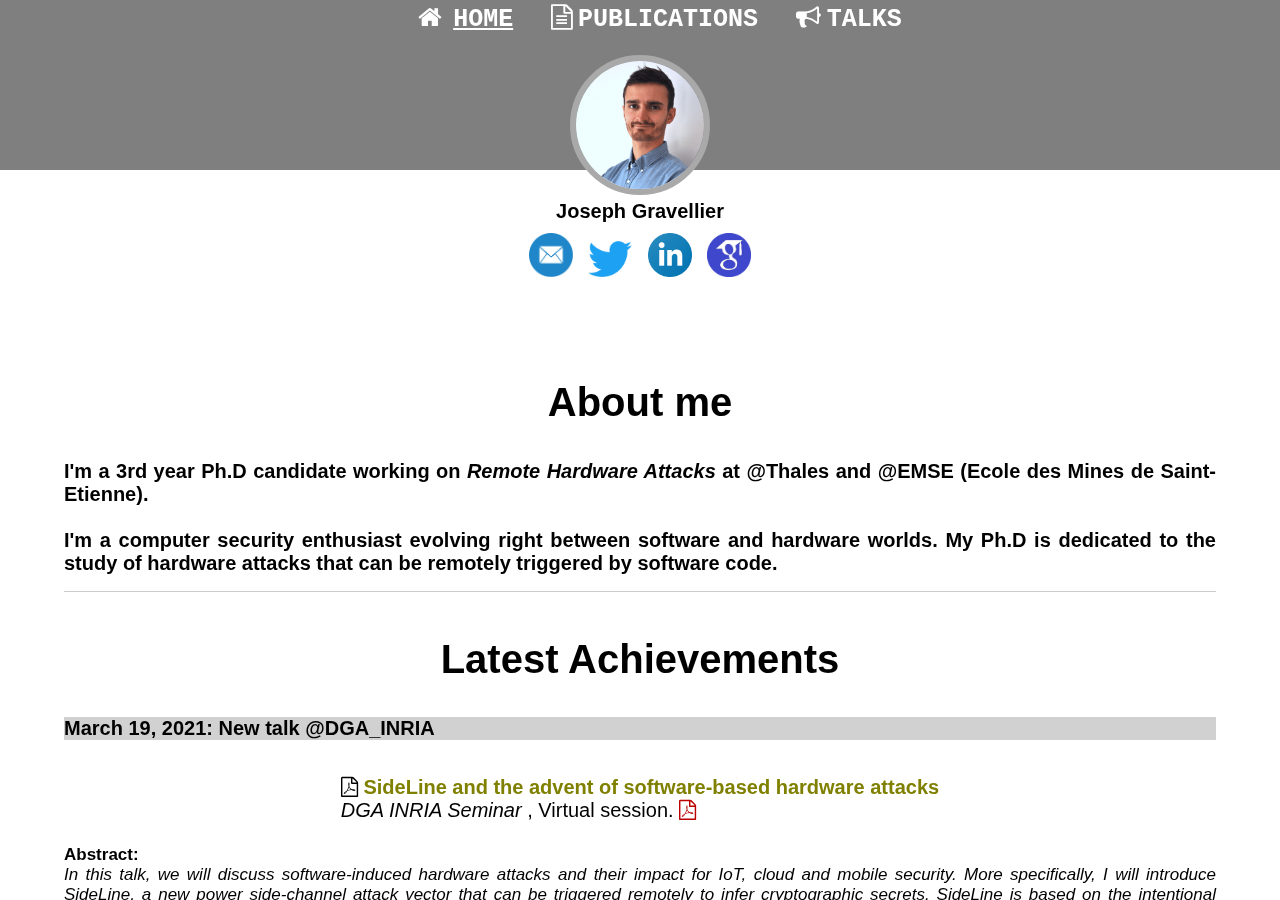
==== commit 0162a527: "removed publication and talk css files. Now the only css file is style_index.css" ====
--- a/index.html
+++ b/index.html
@@ -24,9 +24,7 @@
 <div class = "photo_and_name col-photo-name">
 	<img src="https://josephgravellier.github.io/pictures/me_picture.png" class="photo"> <br/>
 	<b>Joseph Gravellier</b> <br/>
-	Ph.D Candidate - <i>Remote Hardware Attacks</i> <br/>
-	Thales - Ecole des Mines de Saint-Etienne<br/>
-
+  
 	<div class="links_presentation">
 		<a href="mailto:joseph.gravellier@emse.fr">
 		<img src="https://josephgravellier.github.io/pictures/email_logo.png" class="col-presentation-logo logos" ></a>
@@ -40,16 +38,15 @@
 </div>
 </div>
 
-
 <div id="background_bottom">
-
 <div class = "presentation col-presentation">
-<hr>
 	<div class="title_presentation">
 		About me<br/>
 	</div>
 
 	<div class="text_presentation">
+  <b>I'm a 3rd year Ph.D candidate working on <i>Remote Hardware Attacks</i> at @Thales and @EMSE (Ecole des Mines de Saint-Etienne).</b><br/><br/>
+
 		<b>I'm a computer security enthusiast evolving right between software and hardware worlds.	My Ph.D is dedicated to the study of hardware attacks that can be remotely triggered by software code. </b>
 	</div>	
 <hr>
--- a/style_index.css
+++ b/style_index.css
@@ -23,6 +23,10 @@
   width: 30%;
 }
 
+.col-main {
+  width: 30%;
+}
+
 ul {
   display: table;
   width: 100%;
@@ -52,7 +56,11 @@
   .col-news {
     width: 90%;
   }
-
+  
+  .col-main {
+    width: 90%;
+  }
+  
   ul li {
     display: block;
     float: none;
@@ -76,7 +84,7 @@
   margin-left: 0%;
   margin-right: 0%;
   width: 100%;
-  height: 35%;
+  height: 320px;
   background-image: linear-gradient(to bottom, rgba(0, 0, 0, 0.7) 20%, rgba(0, 0, 0, 0.5) 20%),
     url("https://d3b8hk1o42ev08.cloudfront.net/wp-content/uploads/2018/06/NV_1104_Johnson_large.jpg");
   border-bottom: solid;
@@ -100,13 +108,10 @@
 
 #background_bottom {
   position: fixed;
-  top: 400px;
-  left: 0;
-  margin-top: 0%;
-  margin-left: 0%;
-  margin-right: 0%;
-  width: 100%;
-  height: 63%;
+  top: 410px;
+  left: 0px;
+  width: 100%;
+  height: 60%;
   z-index: 2;
   overflow-y: scroll;
 }
@@ -141,7 +146,7 @@
     margin-left: 0%;
     margin-right: 0%;
     width: 100%;
-    height: 38%;
+    height: 320px;
     background-image: linear-gradient(to bottom, rgba(0, 0, 0, 0.5), rgba(0, 0, 0, 0.5)),
       url("https://d3b8hk1o42ev08.cloudfront.net/wp-content/uploads/2018/06/NV_1104_Johnson_large.jpg");
     z-index: 1;
@@ -149,11 +154,8 @@
 
   #background_bottom {
     position: fixed;
-    top: 450px;
-    left: 0;
-    margin-top: 0%;
-    margin-left: 0%;
-    margin-right: 0%;
+    top: 380px;
+    left: 0px;
     width: 100%;
     height: 60%;
     z-index: 2;
@@ -240,7 +242,7 @@
     display: inline-block;
     float: center;
     text-align: center;
-    margin-top: 2%;
+    margin-top: 0%;
     margin-left: 5%;
     margin-right: 5%;
     font-size: 20px;
@@ -257,6 +259,28 @@
   border-width: 0.3em;
   border-color: #A9A9A9;
   width: 8em;
+}
+
+@media only screen and (max-width: 1500px) {
+  .photo {
+  border-radius: 50%;
+  border-style: solid;
+  border-width: 0.3em;
+  border-color: #A9A9A9;
+  width: 7em;
+}
+}
+
+.logos {
+  transition: transform 0.1s;
+  width: 2.2em;
+  margin-top: 10px;
+  margin-left: 5px;
+  margin-right: 5px;
+}
+
+.logos:hover {
+  transform: scale(1.2);
 }
 
 .presentation {
@@ -327,30 +351,12 @@
   margin-left: 0%;
 }
 
-.text_bottom {
-  width: 100%;
-  font-size: 15px;
-  font-weight: 500;
-  text-align: center;
-  background-color: none;
-  margin-left: 0%;
-}
 
 .links_presentation {
   text-align: center;
 }
 
-.logos {
-  transition: transform 0.1s;
-  width: 2.2em;
-  margin-top: 10px;
-  margin-left: 5px;
-  margin-right: 5px;
-}
-
-.logos:hover {
-  transform: scale(1.2);
-}
+/* PUB LAYOUT */
 
 .publications {
   text-align: left;
@@ -367,15 +373,73 @@
 
 .list_publications {
   display: inline-block;
-  text-align: center;
+  text-align: justify;
   font-size: 20px;
+  margin-left: 35%;
+  margin-right: 35%;
+}
+
+@media only screen and (max-width: 1500px) {
+  .list_publications {
+    display: inline-block;
+    text-align: justify;
+    font-size: 20px;
+    margin-left: 5%;
+    margin-right: 5%;
+  }
 }
 
 .pub-title {
-  text-decoration: none;
+  text-decoration: none
+}
+
+.pub-title:hover {
+  text-decoration: underline
+}
+
+.pub-title:hover img {
+  box-shadow: 0 0 10px rgba(0, 0, 0, 0.25)
+}
+
+.pub-title {
+  color: #808000
+}
+
+/* TALK LAYOUT */
+
+.list_talks{
+  display: inline-block;
+  text-align: justify;
+  font-size : 20px;
+  margin-left: 35%;
+  margin-right: 35%;
+}
+
+@media only screen and (max-width: 1500px) {
+.list_talks{
+  display: inline-block;
+  text-align: justify;
+  font-size : 20px;
+  margin-left: 5%;
+  margin-right: 5%;
+}
+}
+
+.talk-title {
+ text-decoration: none;
   color: #808000;
 }
-
-.pub-title:hover {
-  text-decoration: underline;
-}
+.talk-title:hover {
+ text-decoration: underline;
+}
+
+/* COPYRIGHT */
+
+.text_bottom {
+  width: 100%;
+  font-size: 15px;
+  font-weight: 500;
+  text-align: center;
+  background-color: none;
+  margin-left: 0%;
+}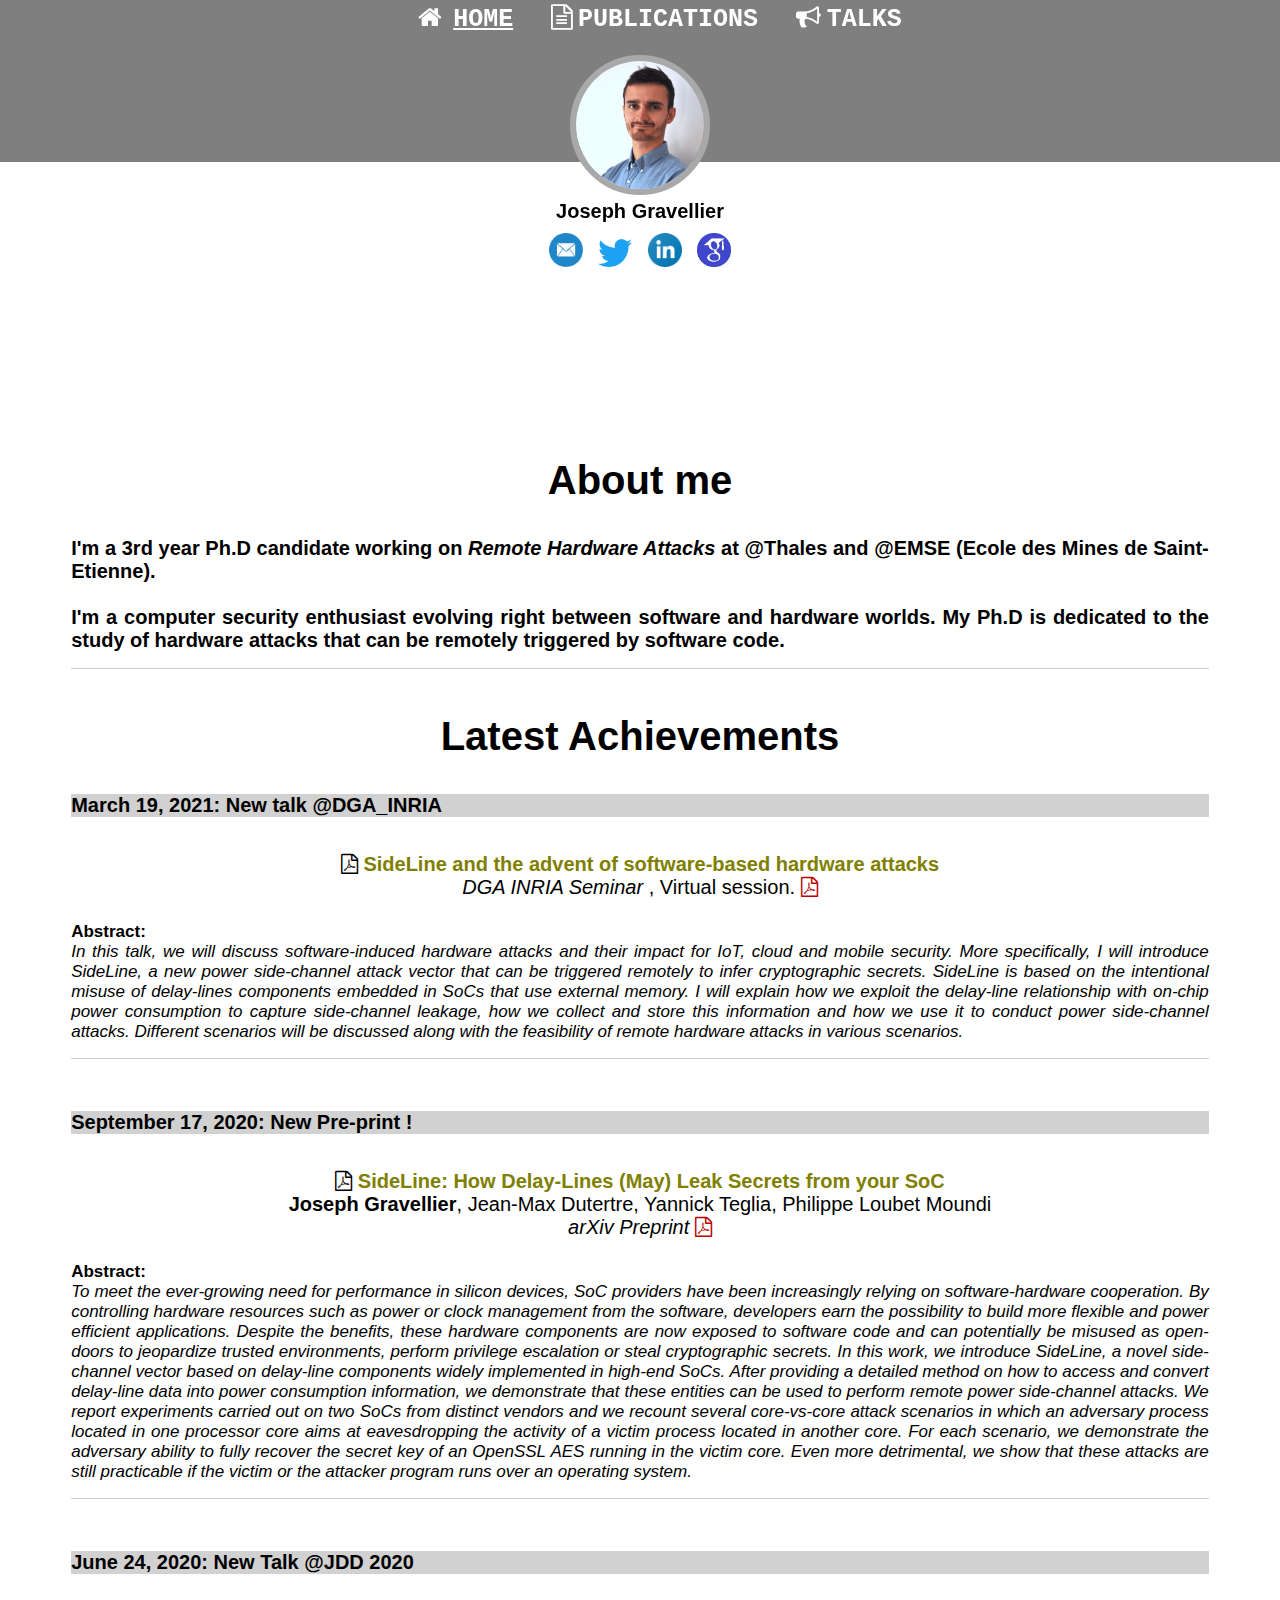
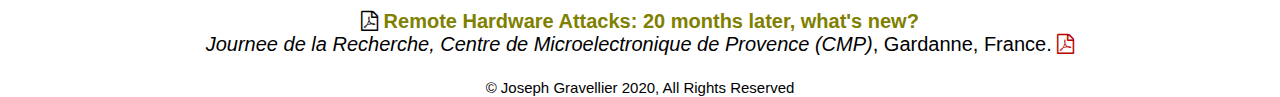
==== commit 0a2b066a: "changed layout" ====
--- a/index.html
+++ b/index.html
@@ -16,7 +16,7 @@
 <div id="background_top">
 
 <ul class="menu">
-	<li style="display: inline-block;"><a href="https://josephgravellier.github.io/" class="links_menu_current col-menu" width=10%><i class="fa fa-home" style="color: white" title="home"> &nbsp;</i>HOME </a></li>	&nbsp;&nbsp;
+	<li style="display: inline-block;"><a href="https://josephgravellier.github.io/" class="links_menu_current col-menu" width=10%><i class="fa fa-home " style="color: white" title="home"> &nbsp;</i>HOME </a></li>	&nbsp;&nbsp;
 	<li style="display: inline-block;"><a href="/publications/" class="links_menu col-menu"> <i class="fa fa-file-text-o" style="color: white" title="text">&nbsp;</i>PUBLICATIONS</a></li> &nbsp;&nbsp;
 	<li style="display: inline-block;"><a href="/talks/" class="links_menu col-menu"> <i class="fa fa-bullhorn" style="color: white" title="text">&nbsp;</i>TALKS</a></li>
 </ul>
@@ -41,7 +41,7 @@
 <div id="background_bottom">
 <div class = "presentation col-presentation">
 	<div class="title_presentation">
-		About me<br/>
+		<br/><br/>About me<br/>
 	</div>
 
 	<div class="text_presentation">
@@ -64,7 +64,7 @@
 	
 	<br/><br/>
 
-	<div class="list_publications">
+	<div class="list_publications_index">
 		<i class="fa fa-file-pdf-o"><b> <a class="pub-title" href="https://josephgravellier.github.io/documents/INRIA_DGA_slideshow.pdf">
 		SideLine and the advent of software-based hardware attacks </a> </b> </i> <br/>        
 		<em>DGA INRIA Seminar </em>, Virtual session. 
@@ -85,11 +85,11 @@
 	
 	<br/><br/>
 
-	<div class="list_publications">
+	<div class="list_publications_index">
 		<i class="fa fa-file-pdf-o"><b> <a class="pub-title" href="https://arxiv.org/pdf/2009.07773.pdf">
 		SideLine: How Delay-Lines (May) Leak Secrets from your SoC </a> </b> </i> <br/>        
 		<b>Joseph Gravellier</b>, Jean-Max Dutertre, Yannick Teglia, Philippe Loubet Moundi<br/>
-		<em>arXiv Preprint </em><br/>
+		<em>arXiv Preprint </em>
 		<a href="https://arxiv.org/pdf/2009.07773.pdf" class="nounderline"> 
 		<i class="fa fa-file-pdf-o" style="color:#bb0000;" title="PDF"></i> </a> <br/> <br/> 
 	</div>
@@ -107,7 +107,7 @@
 	
 	<br/><br/>
 
-	<div class="list_publications">
+	<div class="list_publications_index">
 		<i class="fa fa-file-pdf-o"><b> <a class="pub-title" href="https://josephgravellier.github.io/documents/JDD_slideshow.pdf">
 		Remote Hardware Attacks: 20 months later, what's new?</a> </b> </i> <br/> 
 		<em>Journee de la Recherche, Centre de Microelectronique de Provence (CMP)</em>, Gardanne, France. 
--- a/style_index.css
+++ b/style_index.css
@@ -56,11 +56,11 @@
   .col-news {
     width: 90%;
   }
-  
+
   .col-main {
     width: 90%;
   }
-  
+
   ul li {
     display: block;
     float: none;
@@ -73,7 +73,7 @@
   left: 0;
   width: 30%;
   height: 100%;
-  background-color: #bbbbbb;
+  background-color: #dddddd;
   z-index: 1;
 }
 
@@ -84,12 +84,12 @@
   margin-left: 0%;
   margin-right: 0%;
   width: 100%;
-  height: 320px;
-  background-image: linear-gradient(to bottom, rgba(0, 0, 0, 0.7) 20%, rgba(0, 0, 0, 0.5) 20%),
+  height: 300px;
+  background-image: linear-gradient(to bottom, rgba(0, 0, 0, 0.5) 55%, rgba(221, 221, 221, 1) 20%),
     url("https://d3b8hk1o42ev08.cloudfront.net/wp-content/uploads/2018/06/NV_1104_Johnson_large.jpg");
-  border-bottom: solid;
+  /*border-bottom: solid;
   border-width: 150px;
-  border-color: #ffffff;
+  border-color: #ffffff;*/
   z-index: 1;
 }
 
@@ -100,20 +100,19 @@
   margin-left: 70%;
   width: 30%;
   height: 100%;
-  background-color: #bbbbbb;
+  background-color: #dddddd;
   /*background-image: linear-gradient(to bottom, rgba(0, 0, 0, 1), rgba(0, 0, 0, 1)),
     url("https://d3b8hk1o42ev08.cloudfront.net/wp-content/uploads/2018/06/NV_1104_Johnson_large.jpg");*/
   z-index: 1;
 }
 
 #background_bottom {
-  position: fixed;
-  top: 410px;
+  position: relative;
+  top: 300px;
   left: 0px;
   width: 100%;
-  height: 60%;
-  z-index: 2;
-  overflow-y: scroll;
+  height: 100%;
+  z-index: 0;
 }
 
 @media only screen and (max-width: 1500px) {
@@ -146,20 +145,19 @@
     margin-left: 0%;
     margin-right: 0%;
     width: 100%;
-    height: 320px;
-    background-image: linear-gradient(to bottom, rgba(0, 0, 0, 0.5), rgba(0, 0, 0, 0.5)),
+    height: 360px;
+    background-image: linear-gradient(to bottom, rgba(0, 0, 0, 0.5) 45%, rgba(255, 255, 255, 1) 20%),
       url("https://d3b8hk1o42ev08.cloudfront.net/wp-content/uploads/2018/06/NV_1104_Johnson_large.jpg");
     z-index: 1;
   }
 
   #background_bottom {
-    position: fixed;
-    top: 380px;
+    position: relative;
+    top: 360px;
     left: 0px;
     width: 100%;
-    height: 60%;
-    z-index: 2;
-    overflow-y: scroll;
+    height: 100%;
+    z-index: 0;
   }
 }
 
@@ -263,17 +261,17 @@
 
 @media only screen and (max-width: 1500px) {
   .photo {
-  border-radius: 50%;
-  border-style: solid;
-  border-width: 0.3em;
-  border-color: #A9A9A9;
-  width: 7em;
-}
+    border-radius: 50%;
+    border-style: solid;
+    border-width: 0.3em;
+    border-color: #A9A9A9;
+    width: 7em;
+  }
 }
 
 .logos {
   transition: transform 0.1s;
-  width: 2.2em;
+  width: 1.7em;
   margin-top: 10px;
   margin-left: 5px;
   margin-right: 5px;
@@ -373,22 +371,40 @@
 
 .list_publications {
   display: inline-block;
-  text-align: justify;
+  text-align: left;
   font-size: 20px;
   margin-left: 35%;
   margin-right: 35%;
 }
 
+.list_publications_index {
+  display: inline-block;
+  text-align: left;
+  font-size: 20px;
+  margin-left: 0%;
+  margin-right: 0%;
+}
+
 @media only screen and (max-width: 1500px) {
   .list_publications {
     display: inline-block;
-    text-align: justify;
+    text-align: left;
     font-size: 20px;
     margin-left: 5%;
     margin-right: 5%;
   }
 }
 
+@media only screen and (max-width: 1500px) {
+  .list_publications_index {
+    display: inline-block;
+    text-align: center;
+    font-size: 20px;
+    margin-left: 0%;
+    margin-right: 0%;
+  }
+}
+
 .pub-title {
   text-decoration: none
 }
@@ -407,30 +423,31 @@
 
 /* TALK LAYOUT */
 
-.list_talks{
-  display: inline-block;
-  text-align: justify;
-  font-size : 20px;
+.list_talks {
+  display: inline-block;
+  text-align: left;
+  font-size: 20px;
   margin-left: 35%;
   margin-right: 35%;
 }
 
 @media only screen and (max-width: 1500px) {
-.list_talks{
-  display: inline-block;
-  text-align: justify;
-  font-size : 20px;
-  margin-left: 5%;
-  margin-right: 5%;
-}
+  .list_talks {
+    display: inline-block;
+    text-align: left;
+    font-size: 20px;
+    margin-left: 5%;
+    margin-right: 5%;
+  }
 }
 
 .talk-title {
- text-decoration: none;
+  text-decoration: none;
   color: #808000;
 }
+
 .talk-title:hover {
- text-decoration: underline;
+  text-decoration: underline;
 }
 
 /* COPYRIGHT */
@@ -442,4 +459,4 @@
   text-align: center;
   background-color: none;
   margin-left: 0%;
-}+}
